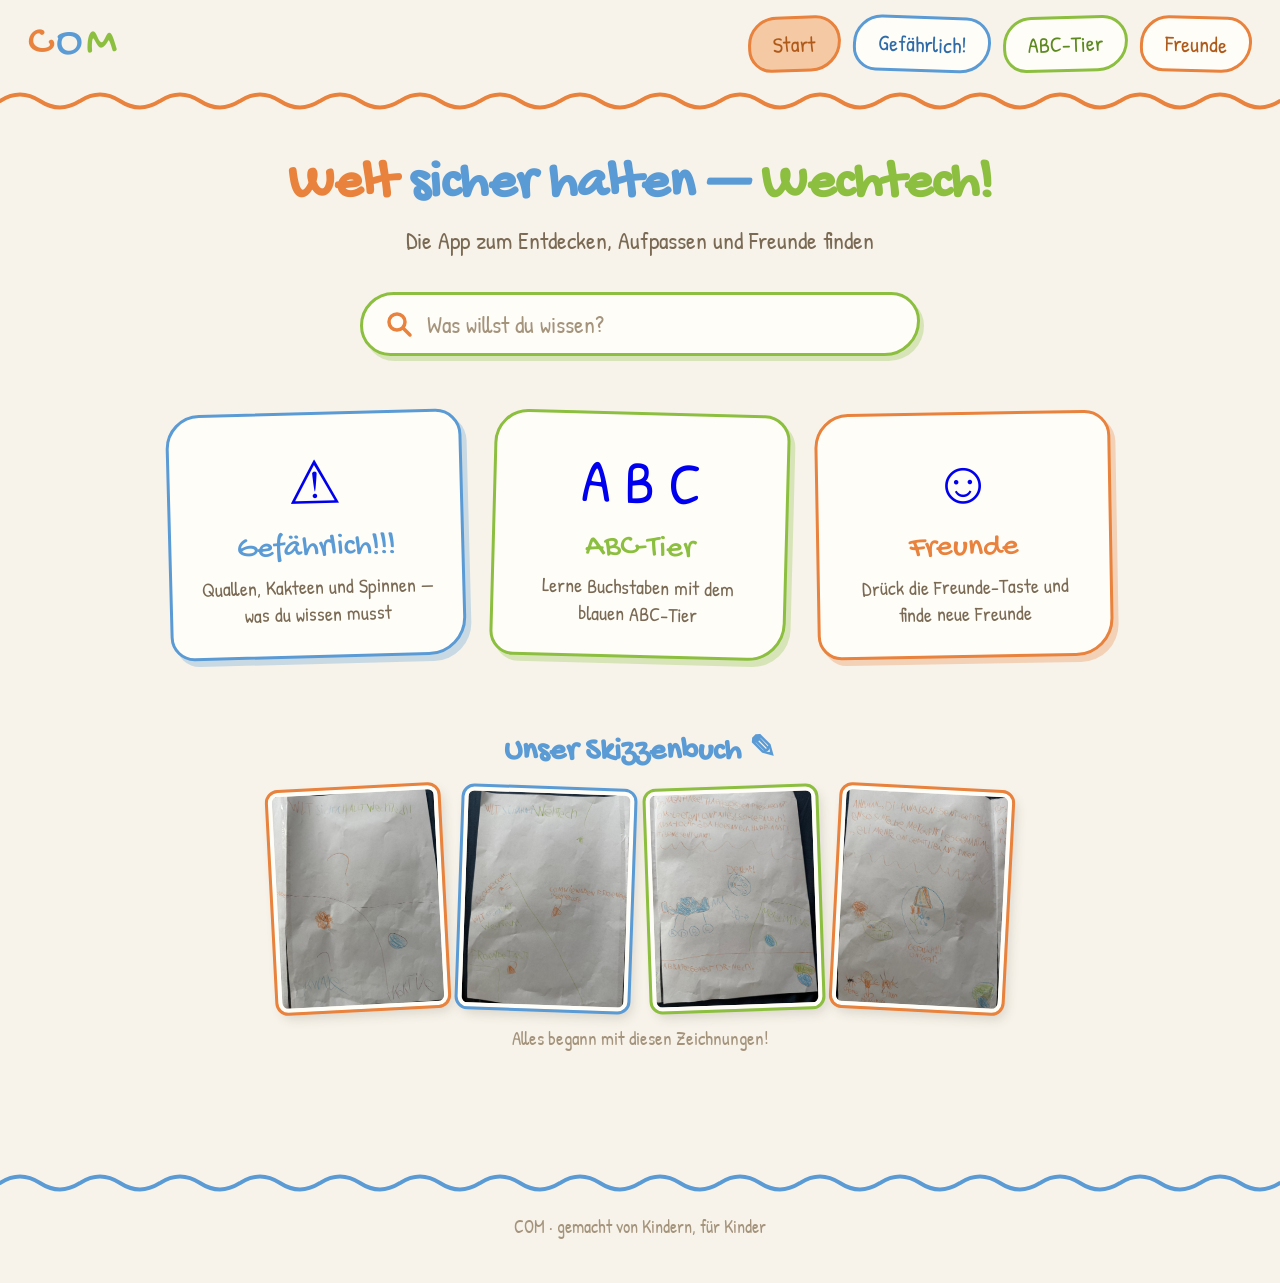
==== index.html @ d27a424f "initial commit" ====
<!DOCTYPE html>
<html lang="de">
<head>
<meta charset="utf-8">
<meta name="viewport" content="width=device-width, initial-scale=1">
<title>COM — Welt sicher halten</title>
<link rel="preconnect" href="https://fonts.googleapis.com">
<link rel="preconnect" href="https://fonts.gstatic.com" crossorigin>
<link href="https://fonts.googleapis.com/css2?family=Patrick+Hand&family=Gochi+Hand&display=swap" rel="stylesheet">
<link rel="stylesheet" href="css/style.css">
</head>
<body>

<header>
  <nav class="topnav">
    <a class="logo" href="index.html" aria-label="COM Startseite"><span>C</span><span>O</span><span>M</span></a>
    <div class="spacer"></div>
    <div class="nav-links">
      <a class="nav-btn orange active" href="index.html">Start</a>
      <a class="nav-btn blue" href="gefaehrlich.html">Gefährlich!</a>
      <a class="nav-btn green" href="abc.html">ABC-Tier</a>
      <a class="nav-btn orange tilt-r" href="freunde.html">Freunde</a>
    </div>
  </nav>
  <div class="wave orange"></div>
</header>

<main class="page">
  <h1 class="hero-title">
    <span class="c-orange">Welt </span><span class="c-blue">sicher halten — </span><span class="c-green">Wechtech!</span>
  </h1>
  <p class="lead" style="margin-bottom: 36px;">Die App zum Entdecken, Aufpassen und Freunde finden</p>

  <div class="search">
    <svg width="28" height="28" viewBox="0 0 28 28" aria-hidden="true"><circle cx="12" cy="12" r="8" fill="none" stroke="#E8823C" stroke-width="3.5"></circle><line x1="18" y1="18" x2="25" y2="25" stroke="#E8823C" stroke-width="3.5" stroke-linecap="round"></line></svg>
    <input type="text" placeholder="Was willst du wissen?" aria-label="Suche">
  </div>

  <div class="home-cards">
    <a class="home-card blue" href="gefaehrlich.html">
      <div class="art">⚠</div>
      <div class="title">Gefährlich!!!</div>
      <div class="sub">Quallen, Kakteen und Spinnen — was du wissen musst</div>
    </a>
    <a class="home-card green" href="abc.html">
      <div class="art">A B C</div>
      <div class="title">ABC-Tier</div>
      <div class="sub">Lerne Buchstaben mit dem blauen ABC-Tier</div>
    </a>
    <a class="home-card orange" href="freunde.html">
      <div class="art">☺</div>
      <div class="title">Freunde</div>
      <div class="sub">Drück die Freunde-Taste und finde neue Freunde</div>
    </a>
  </div>

  <section class="sketchbook">
    <h2>Unser Skizzenbuch ✎</h2>
    <div class="sketch-strip">
      <img src="assets/sketch-1.jpeg" alt="Kinderzeichnung 1">
      <img src="assets/sketch-2.jpeg" alt="Kinderzeichnung 2">
      <img src="assets/sketch-3.jpeg" alt="Kinderzeichnung 3">
      <img src="assets/sketch-4.jpeg" alt="Kinderzeichnung 4">
    </div>
    <p class="caption">Alles begann mit diesen Zeichnungen!</p>
  </section>
</main>

<footer>
  <div class="wave blue"></div>
  <p>COM · gemacht von Kindern, für Kinder</p>
</footer>

<script src="js/app.js"></script>
</body>
</html>
---- css/style.css ----
/* COM — kids webapp, hand-drawn crayon style */

:root {
  --orange: #E8823C;
  --orange-dark: #B05A1A;
  --orange-bg: #F5C9A4;
  --orange-soft: rgba(232, 130, 60, 0.3);
  --blue: #5B9BD5;
  --blue-dark: #2E6BA8;
  --blue-bg: #BBD7F0;
  --blue-soft: rgba(91, 155, 213, 0.3);
  --green: #8CBF3F;
  --green-dark: #5C8A1E;
  --green-bg: #D3E8B0;
  --green-soft: rgba(140, 191, 63, 0.3);
  --paper: #F7F3EA;
  --card: #FFFDF8;
  --ink: #4A3B2A;
  --ink-soft: #7A6A54;
  --ink-faint: #A5947C;
}

* { box-sizing: border-box; }

body {
  margin: 0;
  background: var(--paper);
  font-family: 'Patrick Hand', cursive;
  color: var(--ink);
  overflow-x: hidden;
}

.display { font-family: 'Gochi Hand', cursive; }

/* ---------- animations ---------- */
@keyframes floaty {
  0%, 100% { transform: translateY(0) rotate(-2deg); }
  50% { transform: translateY(-14px) rotate(2deg); }
}
@keyframes bouncy {
  0%, 100% { transform: translateY(0) scale(1, 1); }
  40% { transform: translateY(-18px) scale(0.96, 1.05); }
  60% { transform: translateY(0) scale(1.04, 0.94); }
}
@keyframes wigglee {
  0%, 100% { transform: rotate(-3deg); }
  50% { transform: rotate(3deg); }
}
@keyframes swayy {
  0%, 100% { transform: rotate(-6deg); }
  50% { transform: rotate(6deg); }
}
@keyframes wavemove {
  0% { background-position-x: 0; }
  100% { background-position-x: -80px; }
}
@keyframes popin {
  0% { transform: scale(0.6); opacity: 0; }
  70% { transform: scale(1.08); }
  100% { transform: scale(1); opacity: 1; }
}
@keyframes tent {
  0%, 100% { transform: rotate(-8deg); }
  50% { transform: rotate(8deg); }
}

/* ---------- header / nav ---------- */
.topnav {
  display: flex;
  align-items: center;
  gap: 14px;
  padding: 16px 28px;
  flex-wrap: wrap;
}

.logo {
  font-family: 'Gochi Hand', cursive;
  font-size: 44px;
  letter-spacing: 2px;
  display: flex;
  gap: 2px;
  text-decoration: none;
}
.logo span { display: inline-block; animation: wigglee 2.4s ease-in-out infinite; }
.logo span:nth-child(1) { color: var(--orange); }
.logo span:nth-child(2) { color: var(--blue); animation-delay: 0.3s; }
.logo span:nth-child(3) { color: var(--green); animation-delay: 0.6s; }

.topnav .spacer { flex: 1; }

.nav-links { display: flex; gap: 12px; flex-wrap: wrap; }

.nav-btn {
  font-family: 'Patrick Hand', cursive;
  font-size: 22px;
  padding: 10px 22px;
  border-radius: 30px 26px 32px 24px;
  border: 3px solid;
  background: var(--card);
  cursor: pointer;
  text-decoration: none;
  display: inline-block;
  transition: transform 0.15s;
}
.nav-btn:hover { transform: rotate(0deg) scale(1.08) !important; }

.nav-btn.orange { border-color: var(--orange); color: var(--orange-dark); transform: rotate(-2deg); }
.nav-btn.blue { border-color: var(--blue); color: var(--blue-dark); transform: rotate(2deg); }
.nav-btn.green { border-color: var(--green); color: var(--green-dark); transform: rotate(-1.5deg); }
.nav-btn.orange.tilt-r { transform: rotate(1.5deg); }

.nav-btn.orange.active { background: var(--orange-bg); }
.nav-btn.blue.active { background: var(--blue-bg); }
.nav-btn.green.active { background: var(--green-bg); }

/* ---------- crayon wave dividers ---------- */
.wave {
  height: 26px;
  background-repeat: repeat-x;
  background-size: 80px 26px;
  animation: wavemove 3s linear infinite;
}
.wave.orange {
  background-image: url("data:image/svg+xml,%3Csvg xmlns='http://www.w3.org/2000/svg' width='80' height='26' viewBox='0 0 80 26'%3E%3Cpath d='M0 13 Q 20 0 40 13 Q 60 26 80 13' stroke='%23E8823C' stroke-width='4' fill='none' stroke-linecap='round'/%3E%3C/svg%3E");
}
.wave.blue {
  background-image: url("data:image/svg+xml,%3Csvg xmlns='http://www.w3.org/2000/svg' width='80' height='26' viewBox='0 0 80 26'%3E%3Cpath d='M0 13 Q 20 0 40 13 Q 60 26 80 13' stroke='%235B9BD5' stroke-width='4' fill='none' stroke-linecap='round'/%3E%3C/svg%3E");
  animation-duration: 4s;
  animation-direction: reverse;
}

/* ---------- page shell ---------- */
.page {
  max-width: 1000px;
  margin: 0 auto;
  padding: 40px 28px 80px;
  animation: popin 0.4s ease-out;
}
.page.narrow { max-width: 800px; }
.page.centered { text-align: center; }

.page h1 {
  font-family: 'Gochi Hand', cursive;
  font-size: 52px;
  text-align: center;
  margin: 0 0 6px;
  line-height: 1.15;
}
.page .lead {
  text-align: center;
  font-size: 24px;
  color: var(--ink-soft);
  margin: 0 0 40px;
}

footer p {
  text-align: center;
  font-size: 18px;
  color: var(--ink-faint);
  padding-bottom: 26px;
}
footer .wave { margin-top: 20px; }

/* ---------- start page ---------- */
.hero-title { font-size: 54px !important; margin-bottom: 8px !important; }
.hero-title .c-orange { color: var(--orange); }
.hero-title .c-blue { color: var(--blue); }
.hero-title .c-green { color: var(--green); }

.search {
  display: flex;
  align-items: center;
  gap: 12px;
  max-width: 560px;
  margin: 0 auto 56px;
  background: var(--card);
  border: 3px solid var(--green);
  border-radius: 40px 34px 42px 36px;
  padding: 12px 22px;
  box-shadow: 4px 5px 0 var(--green-soft);
}
.search input {
  flex: 1;
  min-width: 0;
  border: none;
  outline: none;
  background: transparent;
  font-family: 'Patrick Hand', cursive;
  font-size: 24px;
  color: var(--ink);
}
.search input::placeholder { color: var(--ink-faint); }

.home-cards {
  display: grid;
  grid-template-columns: repeat(auto-fit, minmax(260px, 1fr));
  gap: 28px;
}

.home-card {
  background: var(--card);
  border: 3.5px solid;
  border-radius: 34px 26px 38px 24px;
  padding: 28px 24px;
  cursor: pointer;
  text-align: center;
  text-decoration: none;
  display: block;
  transition: transform 0.18s;
}
.home-card:hover { transform: rotate(0deg) translateY(-6px) scale(1.03) !important; }

.home-card .art {
  font-size: 60px;
  height: 76px;
  display: flex;
  align-items: center;
  justify-content: center;
  animation: floaty 3s ease-in-out infinite;
}
.home-card .title {
  font-family: 'Gochi Hand', cursive;
  font-size: 32px;
  margin: 10px 0 6px;
}
.home-card .sub {
  font-size: 20px;
  color: var(--ink-soft);
  line-height: 1.35;
}

.home-card.blue { border-color: var(--blue); box-shadow: 5px 6px 0 var(--blue-soft); transform: rotate(-1.5deg); }
.home-card.blue .title { color: var(--blue); }
.home-card.green { border-color: var(--green); box-shadow: 5px 6px 0 var(--green-soft); transform: rotate(1.5deg); }
.home-card.green .title { color: var(--green); }
.home-card.green .art { animation-delay: 0.4s; }
.home-card.orange { border-color: var(--orange); box-shadow: 5px 6px 0 var(--orange-soft); transform: rotate(-1deg); }
.home-card.orange .title { color: var(--orange); }
.home-card.orange .art { animation-delay: 0.8s; }

/* sketchbook strip */
.sketchbook { margin-top: 70px; }
.sketchbook h2 {
  font-family: 'Gochi Hand', cursive;
  font-size: 32px;
  color: var(--blue);
  text-align: center;
  margin: 0 0 18px;
}
.sketch-strip {
  display: flex;
  gap: 18px;
  justify-content: center;
  flex-wrap: wrap;
}
.sketch-strip img {
  width: 170px;
  height: 220px;
  object-fit: cover;
  border: 4px solid var(--card);
  border-radius: 10px;
  box-shadow: 4px 6px 12px rgba(74, 59, 42, 0.18);
  transition: transform 0.18s;
}
.sketch-strip img:hover { transform: rotate(0deg) scale(1.5); z-index: 5; position: relative; }
.sketch-strip img:nth-child(1) { outline: 3px solid var(--orange); transform: rotate(-3deg); }
.sketch-strip img:nth-child(2) { outline: 3px solid var(--blue); transform: rotate(2deg); }
.sketch-strip img:nth-child(3) { outline: 3px solid var(--green); transform: rotate(-2deg); }
.sketch-strip img:nth-child(4) { outline: 3px solid var(--orange); transform: rotate(3deg); }
.sketchbook .caption {
  text-align: center;
  font-size: 19px;
  color: var(--ink-faint);
  margin-top: 16px;
}

/* ---------- danger page ---------- */
.danger-title { color: var(--orange); animation: wigglee 1.8s ease-in-out infinite; }

.danger-cards {
  display: grid;
  grid-template-columns: repeat(auto-fit, minmax(270px, 1fr));
  gap: 30px;
}

.danger-card {
  background: var(--card);
  border: 3.5px solid;
  padding: 26px;
  text-align: center;
}
.danger-card .art {
  height: 130px;
  display: flex;
  align-items: center;
  justify-content: center;
}
.danger-card .name {
  font-family: 'Gochi Hand', cursive;
  font-size: 30px;
  margin: 8px 0 4px;
}
.danger-card p {
  font-size: 20px;
  color: var(--ink-soft);
  margin: 0;
  line-height: 1.4;
}

.danger-card.qualle { border-color: var(--blue); border-radius: 30px 38px 26px 34px; box-shadow: 5px 6px 0 var(--blue-soft); }
.danger-card.qualle .name { color: var(--blue); }
.danger-card.qualle .art { animation: floaty 3.4s ease-in-out infinite; }

.danger-card.kaktus { border-color: var(--green); border-radius: 36px 26px 34px 30px; box-shadow: 5px 6px 0 var(--green-soft); }
.danger-card.kaktus .name { color: var(--green); }
.danger-card.kaktus .art { align-items: flex-end; }
.danger-card.kaktus svg { transform-origin: 55px 120px; animation: swayy 3s ease-in-out infinite; }

.danger-card.spinne { border-color: var(--orange); border-radius: 28px 34px 30px 38px; box-shadow: 5px 6px 0 var(--orange-soft); }
.danger-card.spinne .name { color: var(--orange); }
.danger-card.spinne .art { animation: bouncy 2.6s ease-in-out infinite; }

.tentacle { animation: tent 1.6s ease-in-out infinite; }
.tentacle.t2 { animation-delay: 0.25s; }
.tentacle.t3 { animation-delay: 0.5s; }

/* quiz */
.quiz {
  margin-top: 60px;
  background: var(--card);
  border: 3.5px dashed var(--blue);
  border-radius: 30px;
  padding: 30px;
  text-align: center;
}
.quiz .quiz-title {
  font-family: 'Gochi Hand', cursive;
  font-size: 32px;
  color: var(--blue);
  margin-bottom: 6px;
}
.quiz .question { font-size: 23px; margin: 0 0 22px; }
.quiz-options {
  display: flex;
  gap: 16px;
  justify-content: center;
  flex-wrap: wrap;
}
.quiz-options button {
  font-family: 'Patrick Hand', cursive;
  font-size: 23px;
  padding: 12px 28px;
  border-radius: 28px 24px 30px 22px;
  border: 3px solid;
  background: var(--card);
  color: var(--ink);
  cursor: pointer;
  transition: transform 0.15s;
}
.quiz-options button:hover { transform: scale(1.1) rotate(-2deg); }
.quiz-options button.orange { border-color: var(--orange); }
.quiz-options button.green { border-color: var(--green); }
.quiz-options button.blue { border-color: var(--blue); }
.quiz-options button.picked-right { background: var(--green-bg); }
.quiz-options button.picked-wrong { background: var(--orange-bg); }

.quiz-feedback {
  font-size: 26px;
  font-family: 'Gochi Hand', cursive;
  margin: 22px 0 0;
  animation: popin 0.3s ease-out;
}
.quiz-feedback.right { color: var(--green-dark); }
.quiz-feedback.wrong { color: var(--orange-dark); }

/* ---------- abc page ---------- */
.abc-title { color: var(--blue); }

.abc-creature { display: inline-block; animation: bouncy 2.8s ease-in-out infinite; }

.abc-bubble-slot { min-height: 90px; margin: 8px 0 26px; }
.abc-bubble {
  display: inline-block;
  background: var(--card);
  border: 3.5px solid var(--orange);
  border-radius: 40px 36px 42px 34px;
  padding: 12px 34px;
  font-family: 'Gochi Hand', cursive;
  font-size: 46px;
  color: var(--orange);
  animation: popin 0.25s ease-out;
}

.abc-grid {
  display: flex;
  flex-wrap: wrap;
  gap: 12px;
  justify-content: center;
  max-width: 760px;
  margin: 0 auto;
}
.abc-grid button {
  width: 62px;
  height: 62px;
  font-family: 'Gochi Hand', cursive;
  font-size: 30px;
  border-radius: 20px 16px 22px 15px;
  border: 3px solid;
  background: var(--card);
  cursor: pointer;
  transition: transform 0.12s;
}
.abc-grid button:hover { transform: scale(1.2) rotate(0deg) !important; }
.abc-grid button.orange { border-color: var(--orange); color: var(--orange); }
.abc-grid button.blue { border-color: var(--blue); color: var(--blue); }
.abc-grid button.green { border-color: var(--green); color: var(--green); }
.abc-grid button.active { background: #FFF3DF; }

/* ---------- friends page ---------- */
.friends-title { color: var(--green); }

.friend-btn {
  font-family: 'Gochi Hand', cursive;
  font-size: 36px;
  padding: 24px 54px;
  border-radius: 50px 42px 54px 44px;
  border: 4px solid var(--orange);
  background: var(--orange-bg);
  color: var(--orange-dark);
  cursor: pointer;
  box-shadow: 0 8px 0 #D96F28;
  transition: transform 0.1s, box-shadow 0.1s;
}
.friend-btn:hover { transform: translateY(3px); box-shadow: 0 5px 0 #D96F28; }
.friend-btn:active { transform: translateY(8px); box-shadow: 0 0 0 #D96F28; }

.friends-row {
  margin-top: 50px;
  min-height: 140px;
  display: flex;
  gap: 18px;
  justify-content: center;
  flex-wrap: wrap;
}
.friend { animation: popin 0.35s ease-out; text-align: center; }
.friend .avatar {
  width: 86px;
  height: 86px;
  border-radius: 50%;
  border: 3.5px solid;
  display: flex;
  align-items: center;
  justify-content: center;
  animation: floaty 3s ease-in-out infinite;
}
.friend .name { font-size: 19px; margin-top: 6px; color: var(--ink-soft); }

.friend-msg {
  font-family: 'Gochi Hand', cursive;
  font-size: 30px;
  color: var(--orange);
  animation: popin 0.3s ease-out;
}

/* ---------- responsive ---------- */
@media (max-width: 700px) {
  .topnav { padding: 12px 16px; justify-content: center; }
  .topnav .spacer { display: none; }
  .logo { font-size: 36px; width: 100%; justify-content: center; }
  .nav-links { justify-content: center; }
  .nav-btn { font-size: 19px; padding: 8px 16px; }

  .page { padding: 28px 18px 60px; }
  .page h1 { font-size: 38px; }
  .hero-title { font-size: 40px !important; }
  .page .lead { font-size: 20px; margin-bottom: 30px; }

  .search { margin-bottom: 40px; padding: 10px 16px; }
  .search input { font-size: 20px; }

  .home-card .art { font-size: 48px; height: 60px; }
  .home-card .title { font-size: 27px; }

  .sketch-strip { gap: 12px; }
  .sketch-strip img { width: calc(50% - 8px); max-width: 170px; height: auto; aspect-ratio: 17 / 22; }
  .sketch-strip img:hover { transform: rotate(0deg) scale(1.15); }

  .quiz { padding: 22px 16px; }
  .quiz-options button { font-size: 20px; padding: 10px 20px; }

  .abc-creature svg { width: 200px; height: auto; }
  .abc-bubble { font-size: 36px; padding: 10px 26px; }
  .abc-bubble-slot { min-height: 74px; }
  .abc-grid { gap: 9px; }
  .abc-grid button { width: 50px; height: 50px; font-size: 25px; }

  .friend-btn { font-size: 28px; padding: 18px 36px; }
}

@media (max-width: 380px) {
  .abc-grid button { width: 44px; height: 44px; font-size: 22px; }
  .nav-btn { font-size: 17px; padding: 7px 13px; }
}

@media (prefers-reduced-motion: reduce) {
  *, *::before, *::after { animation: none !important; transition: none !important; }
}
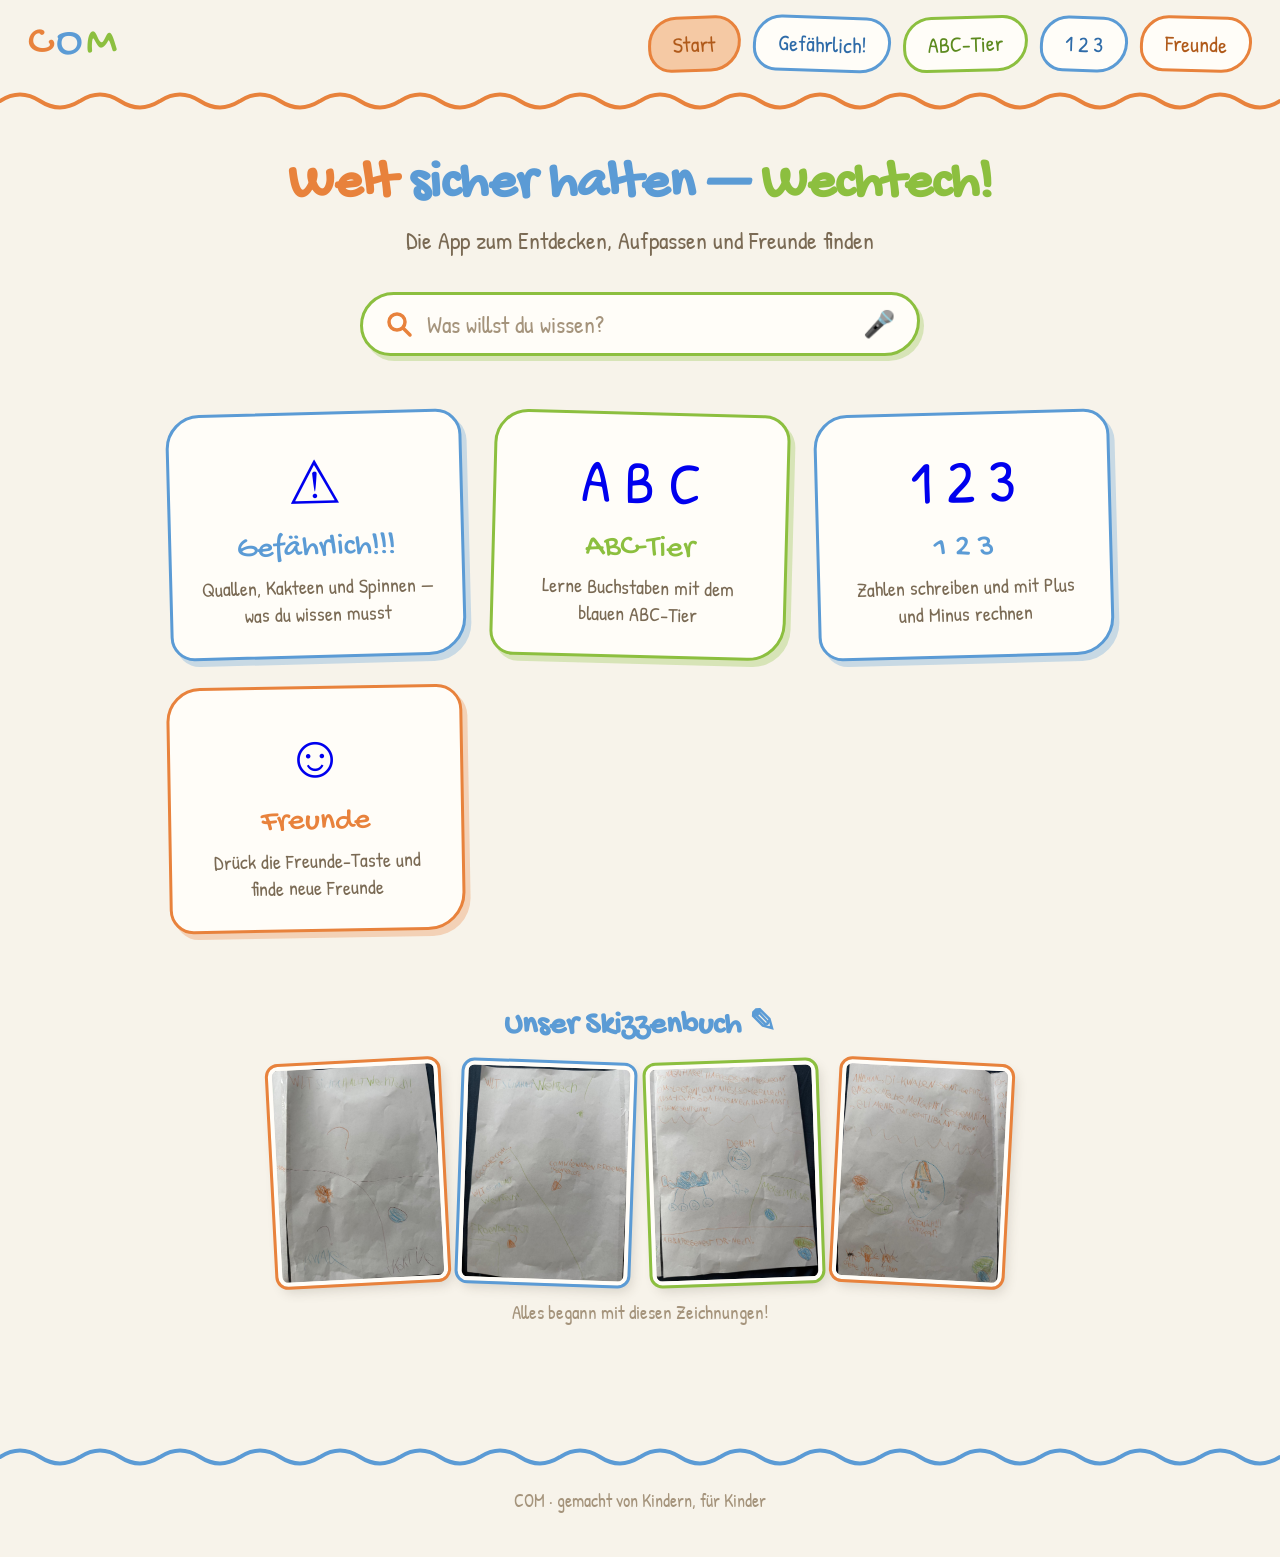
==== commit 70f5e525: "extend games" ====
--- a/index.html
+++ b/index.html
@@ -19,6 +19,7 @@
       <a class="nav-btn orange active" href="index.html">Start</a>
       <a class="nav-btn blue" href="gefaehrlich.html">Gefährlich!</a>
       <a class="nav-btn green" href="abc.html">ABC-Tier</a>
+      <a class="nav-btn blue" href="123.html">1 2 3</a>
       <a class="nav-btn orange tilt-r" href="freunde.html">Freunde</a>
     </div>
   </nav>
@@ -34,6 +35,7 @@
   <div class="search">
     <svg width="28" height="28" viewBox="0 0 28 28" aria-hidden="true"><circle cx="12" cy="12" r="8" fill="none" stroke="#E8823C" stroke-width="3.5"></circle><line x1="18" y1="18" x2="25" y2="25" stroke="#E8823C" stroke-width="3.5" stroke-linecap="round"></line></svg>
     <input type="text" placeholder="Was willst du wissen?" aria-label="Suche">
+    <button class="mic-btn" aria-label="Mit Stimme suchen" title="Sprich mit mir!" hidden>🎤</button>
   </div>
 
   <div class="home-cards">
@@ -46,6 +48,11 @@
       <div class="art">A B C</div>
       <div class="title">ABC-Tier</div>
       <div class="sub">Lerne Buchstaben mit dem blauen ABC-Tier</div>
+    </a>
+    <a class="home-card blue" href="123.html">
+      <div class="art">1 2 3</div>
+      <div class="title">1 2 3</div>
+      <div class="sub">Zahlen schreiben und mit Plus und Minus rechnen</div>
     </a>
     <a class="home-card orange" href="freunde.html">
       <div class="art">☺</div>
--- a/css/style.css
+++ b/css/style.css
@@ -168,6 +168,7 @@
 .hero-title .c-green { color: var(--green); }
 
 .search {
+  position: relative;
   display: flex;
   align-items: center;
   gap: 12px;
@@ -191,6 +192,67 @@
 }
 .search input::placeholder { color: var(--ink-faint); }
 
+.mic-btn {
+  border: none;
+  background: transparent;
+  font-size: 26px;
+  line-height: 1;
+  padding: 0;
+  cursor: pointer;
+  transition: transform 0.15s;
+}
+.mic-btn:hover { transform: scale(1.2) rotate(-6deg); }
+.mic-btn.listening { animation: micpulse 0.9s ease-in-out infinite; }
+@keyframes micpulse {
+  0%, 100% { transform: scale(1); }
+  50% { transform: scale(1.35); }
+}
+
+.search-suggest {
+  position: absolute;
+  top: calc(100% + 12px);
+  left: 8px;
+  right: 8px;
+  background: var(--card);
+  border: 3px solid var(--blue);
+  border-radius: 26px 22px 28px 24px;
+  padding: 10px;
+  z-index: 30;
+  box-shadow: 4px 5px 0 var(--blue-soft);
+  text-align: left;
+}
+.search-suggest button {
+  display: flex;
+  align-items: center;
+  gap: 12px;
+  width: 100%;
+  border: none;
+  background: transparent;
+  cursor: pointer;
+  font-family: 'Patrick Hand', cursive;
+  font-size: 22px;
+  color: var(--ink);
+  padding: 10px 14px;
+  border-radius: 18px;
+  text-align: left;
+}
+.search-suggest button:hover { background: #FFF3DF; }
+.search-suggest .emoji { font-size: 26px; }
+.search-suggest .where {
+  margin-left: auto;
+  font-family: 'Gochi Hand', cursive;
+  font-size: 16px;
+  color: var(--ink-faint);
+}
+.search-suggest .none { font-size: 21px; color: var(--ink-soft); padding: 8px 14px; }
+
+.found-flash { animation: foundflash 0.8s ease-in-out 4; }
+@keyframes foundflash {
+  0%, 100% { transform: rotate(0) scale(1); }
+  25% { transform: rotate(-1.5deg) scale(1.03); }
+  75% { transform: rotate(1.5deg) scale(1.03); }
+}
+
 .home-cards {
   display: grid;
   grid-template-columns: repeat(auto-fit, minmax(260px, 1fr));
@@ -262,7 +324,7 @@
   box-shadow: 4px 6px 12px rgba(74, 59, 42, 0.18);
   transition: transform 0.18s;
 }
-.sketch-strip img:hover { transform: rotate(0deg) scale(1.5); z-index: 5; position: relative; }
+.sketch-strip img:hover { transform: rotate(0deg) scale(1.08) translateY(-4px); z-index: 5; position: relative; }
 .sketch-strip img:nth-child(1) { outline: 3px solid var(--orange); transform: rotate(-3deg); }
 .sketch-strip img:nth-child(2) { outline: 3px solid var(--blue); transform: rotate(2deg); }
 .sketch-strip img:nth-child(3) { outline: 3px solid var(--green); transform: rotate(-2deg); }
@@ -274,6 +336,89 @@
   margin-top: 16px;
 }
 
+/* sketch lightbox */
+.sketch-strip img { cursor: pointer; }
+
+.lightbox {
+  position: fixed;
+  inset: 0;
+  z-index: 100;
+  background: rgba(74, 59, 42, 0.82);
+  display: flex;
+  flex-direction: column;
+  align-items: center;
+  justify-content: center;
+  gap: 22px;
+  padding: 70px 20px 30px;
+  animation: popin 0.25s ease-out;
+}
+.lightbox[hidden] { display: none; }
+
+.lightbox img {
+  max-width: min(92vw, 640px);
+  max-height: calc(100vh - 220px);
+  object-fit: contain;
+  background: var(--card);
+  border: 6px solid var(--card);
+  outline: 4px solid var(--orange);
+  border-radius: 14px;
+  box-shadow: 8px 10px 24px rgba(0, 0, 0, 0.35);
+  transform: rotate(-1deg);
+}
+
+.lightbox-close {
+  position: absolute;
+  top: 18px;
+  right: 18px;
+  width: 58px;
+  height: 58px;
+  font-family: 'Gochi Hand', cursive;
+  font-size: 30px;
+  line-height: 1;
+  border-radius: 22px 18px 24px 17px;
+  border: 3.5px solid var(--orange);
+  background: var(--card);
+  color: var(--orange-dark);
+  cursor: pointer;
+  transform: rotate(3deg);
+  transition: transform 0.15s;
+}
+.lightbox-close:hover { transform: rotate(0deg) scale(1.12); }
+
+.lightbox-like {
+  display: flex;
+  align-items: center;
+  gap: 12px;
+  font-family: 'Gochi Hand', cursive;
+  font-size: 26px;
+  padding: 12px 30px;
+  border-radius: 36px 30px 38px 28px;
+  border: 3.5px solid var(--blue);
+  background: var(--card);
+  color: var(--blue-dark);
+  cursor: pointer;
+  box-shadow: 0 6px 0 rgba(0, 0, 0, 0.25);
+  transform: rotate(-2deg);
+  transition: transform 0.15s;
+}
+.lightbox-like:hover { transform: rotate(0deg) scale(1.08); }
+.lightbox-like .heart {
+  font-size: 30px;
+  line-height: 1;
+  color: var(--ink-faint);
+  transition: color 0.15s;
+}
+.lightbox-like.liked { border-color: var(--orange); color: var(--orange-dark); background: var(--orange-bg); }
+.lightbox-like.liked .heart { color: #E0472F; }
+.lightbox-like.pop .heart { animation: popin 0.35s ease-out; }
+
+@media (max-width: 700px) {
+  .lightbox { padding: 84px 14px 24px; gap: 16px; }
+  .lightbox img { max-height: calc(100vh - 240px); }
+  .lightbox-close { width: 50px; height: 50px; font-size: 26px; }
+  .lightbox-like { font-size: 22px; padding: 10px 24px; }
+}
+
 /* ---------- danger page ---------- */
 .danger-title { color: var(--orange); animation: wigglee 1.8s ease-in-out infinite; }
 
@@ -319,6 +464,35 @@
 .danger-card.spinne { border-color: var(--orange); border-radius: 28px 34px 30px 38px; box-shadow: 5px 6px 0 var(--orange-soft); }
 .danger-card.spinne .name { color: var(--orange); }
 .danger-card.spinne .art { animation: bouncy 2.6s ease-in-out infinite; }
+
+.danger-card.hai { border-color: var(--blue); border-radius: 34px 28px 38px 26px; box-shadow: 5px 6px 0 var(--blue-soft); }
+.danger-card.hai .name { color: var(--blue); }
+.danger-card.hai .art { animation: floaty 3.8s ease-in-out infinite; }
+
+.danger-card.loewe { border-color: var(--orange); border-radius: 30px 36px 26px 34px; box-shadow: 5px 6px 0 var(--orange-soft); }
+.danger-card.loewe .name { color: var(--orange); }
+.danger-card.loewe .art { animation: bouncy 3s ease-in-out infinite; }
+
+.danger-card.tiger { border-color: var(--green); border-radius: 26px 34px 38px 28px; box-shadow: 5px 6px 0 var(--green-soft); }
+.danger-card.tiger .name { color: var(--green); }
+.danger-card.tiger .art { animation: bouncy 2.8s ease-in-out 0.4s infinite; }
+
+.danger-card.oktopus { border-color: var(--blue); border-radius: 38px 26px 30px 34px; box-shadow: 5px 6px 0 var(--blue-soft); }
+.danger-card.oktopus .name { color: var(--blue); }
+.danger-card.oktopus .art { animation: floaty 3.2s ease-in-out 0.6s infinite; }
+
+.danger-card.strom { border-color: var(--green); border-radius: 30px 38px 26px 34px; box-shadow: 5px 6px 0 var(--green-soft); }
+.danger-card.strom .name { color: var(--green); }
+.danger-card.strom .art { animation: wigglee 1.4s ease-in-out infinite; }
+
+.danger-card.feuer { border-color: var(--orange); border-radius: 34px 30px 36px 26px; box-shadow: 5px 6px 0 var(--orange-soft); }
+.danger-card.feuer .name { color: var(--orange); }
+.danger-card.feuer .art { align-items: flex-end; }
+.danger-card.feuer svg { transform-origin: 50px 118px; animation: swayy 2.2s ease-in-out infinite; }
+
+.danger-card.smog { border-color: #8E9BA6; border-radius: 28px 36px 30px 34px; box-shadow: 5px 6px 0 rgba(142, 155, 166, 0.3); }
+.danger-card.smog .name { color: #8E9BA6; }
+.danger-card.smog .art { animation: floaty 4.2s ease-in-out infinite; }
 
 .tentacle { animation: tent 1.6s ease-in-out infinite; }
 .tentacle.t2 { animation-delay: 0.25s; }
@@ -373,6 +547,53 @@
 .quiz-feedback.right { color: var(--green-dark); }
 .quiz-feedback.wrong { color: var(--orange-dark); }
 
+.quiz-progress {
+  font-family: 'Gochi Hand', cursive;
+  font-size: 20px;
+  color: var(--ink-soft);
+  margin: 0 0 10px;
+}
+.quiz-question-row {
+  display: flex;
+  justify-content: center;
+  align-items: center;
+  gap: 12px;
+  margin-bottom: 22px;
+}
+.quiz-question-row .question { margin: 0; }
+.quiz-option {
+  display: flex;
+  flex-direction: column;
+  align-items: center;
+  gap: 8px;
+}
+.say-btn.say-mini {
+  width: 42px;
+  height: 42px;
+  font-size: 18px;
+  flex-shrink: 0;
+}
+.quiz-next {
+  margin-top: 20px;
+  font-family: 'Patrick Hand', cursive;
+  font-size: 23px;
+  padding: 12px 28px;
+  border-radius: 28px 24px 30px 22px;
+  border: 3px solid var(--blue);
+  background: var(--card);
+  color: var(--blue);
+  cursor: pointer;
+  transition: transform 0.15s;
+}
+.quiz-next:hover { transform: scale(1.08) rotate(-1.5deg); }
+
+.danger-card .card-say {
+  margin-top: 14px;
+  width: 48px;
+  height: 48px;
+  font-size: 22px;
+}
+
 /* ---------- abc page ---------- */
 .abc-title { color: var(--blue); }
 
@@ -415,6 +636,298 @@
 .abc-grid button.blue { border-color: var(--blue); color: var(--blue); }
 .abc-grid button.green { border-color: var(--green); color: var(--green); }
 .abc-grid button.active { background: #FFF3DF; }
+
+/* letter game */
+.letter-game {
+  margin: 60px auto 0;
+  max-width: 640px;
+  background: var(--card);
+  border: 3.5px dashed var(--green);
+  border-radius: 30px;
+  padding: 30px;
+  text-align: center;
+}
+.letter-game-title {
+  font-family: 'Gochi Hand', cursive;
+  font-size: 32px;
+  color: var(--green);
+  margin: 0 0 6px;
+}
+.letter-game-lead { font-size: 23px; margin: 0 0 18px; }
+.letter-animal { font-size: 84px; line-height: 1; animation: bouncy 2.8s ease-in-out infinite; }
+
+.letter-word-row {
+  display: flex;
+  gap: 14px;
+  justify-content: center;
+  align-items: center;
+  margin: 18px 0 22px;
+}
+.letter-word { display: flex; gap: 8px; flex-wrap: wrap; justify-content: center; }
+.letter-tile {
+  width: 52px;
+  height: 56px;
+  display: flex;
+  align-items: center;
+  justify-content: center;
+  font-family: 'Gochi Hand', cursive;
+  font-size: 30px;
+  color: var(--ink);
+  border: 3px solid var(--blue);
+  border-radius: 16px 13px 17px 12px;
+  background: var(--card);
+}
+.letter-tile.gap { border-style: dashed; border-color: var(--orange); background: var(--orange-bg); }
+.letter-tile.found { border-color: var(--green); background: var(--green-bg); animation: popin 0.3s ease-out; }
+
+.say-btn {
+  width: 56px;
+  height: 56px;
+  font-size: 26px;
+  border: 3px solid var(--blue);
+  border-radius: 50% 44% 48% 46%;
+  background: var(--card);
+  cursor: pointer;
+  transition: transform 0.15s;
+}
+.say-btn:hover { transform: scale(1.15) rotate(-4deg); }
+
+.letter-options { display: flex; gap: 16px; justify-content: center; flex-wrap: wrap; }
+.letter-options button {
+  width: 62px;
+  height: 62px;
+  font-family: 'Gochi Hand', cursive;
+  font-size: 30px;
+  border-radius: 20px 16px 22px 15px;
+  border: 3px solid;
+  background: var(--card);
+  color: var(--ink);
+  cursor: pointer;
+  transition: transform 0.12s;
+}
+.letter-options button:hover { transform: scale(1.15) rotate(0deg) !important; }
+.letter-options button.orange { border-color: var(--orange); color: var(--orange); }
+.letter-options button.blue { border-color: var(--blue); color: var(--blue); }
+.letter-options button.green { border-color: var(--green); color: var(--green); }
+.letter-options button.picked-right { background: var(--green-bg); }
+.letter-options button.picked-wrong { background: var(--orange-bg); }
+
+.letter-feedback {
+  font-size: 26px;
+  font-family: 'Gochi Hand', cursive;
+  margin: 22px 0 0;
+  animation: popin 0.3s ease-out;
+}
+.letter-feedback.right { color: var(--green-dark); }
+.letter-feedback.wrong { color: var(--orange-dark); }
+
+.next-animal {
+  margin-top: 20px;
+  font-family: 'Patrick Hand', cursive;
+  font-size: 23px;
+  padding: 12px 28px;
+  border-radius: 28px 24px 30px 22px;
+  border: 3px solid var(--green);
+  background: var(--green-bg);
+  color: var(--green-dark);
+  cursor: pointer;
+  transition: transform 0.15s;
+}
+.next-animal:hover { transform: scale(1.08) rotate(-1.5deg); }
+
+/* ---------- math page (1 2 3) ---------- */
+.math-title { color: var(--green); }
+.math-sub {
+  font-family: 'Gochi Hand', cursive;
+  font-size: 32px;
+  color: var(--blue);
+  margin: 0 0 16px;
+}
+
+.trace-card, .math-game {
+  max-width: 640px;
+  margin: 0 auto 50px;
+  background: var(--card);
+  border: 3.5px dashed var(--orange);
+  border-radius: 30px;
+  padding: 30px;
+  text-align: center;
+}
+.math-game { border-color: var(--green); }
+
+.trace-target-row {
+  display: flex;
+  justify-content: center;
+  align-items: center;
+  gap: 14px;
+  margin-bottom: 16px;
+}
+.trace-target {
+  font-family: 'Gochi Hand', cursive;
+  font-size: 64px;
+  line-height: 1;
+  color: var(--orange);
+}
+
+.trace-canvas, .draw-canvas {
+  touch-action: none;
+  background: #FFFDF8;
+  border: 3px dashed var(--blue);
+  border-radius: 26px 22px 28px 24px;
+  max-width: 100%;
+  cursor: crosshair;
+}
+
+.trace-buttons {
+  display: flex;
+  gap: 14px;
+  justify-content: center;
+  flex-wrap: wrap;
+  margin-top: 18px;
+}
+.math-btn {
+  font-family: 'Patrick Hand', cursive;
+  font-size: 22px;
+  padding: 10px 24px;
+  border-radius: 26px 22px 28px 24px;
+  border: 3px solid;
+  background: var(--card);
+  cursor: pointer;
+  transition: transform 0.15s;
+}
+.math-btn:hover { transform: scale(1.08) rotate(-1.5deg); }
+.math-btn.green { border-color: var(--green); color: var(--green-dark); }
+.math-btn.orange { border-color: var(--orange); color: var(--orange-dark); }
+.math-btn.blue { border-color: var(--blue); color: var(--blue); }
+.game-next { margin-top: 18px; }
+
+.mode-switch {
+  display: flex;
+  gap: 12px;
+  justify-content: center;
+  flex-wrap: wrap;
+  margin-bottom: 22px;
+}
+.mode-btn {
+  font-family: 'Patrick Hand', cursive;
+  font-size: 21px;
+  padding: 9px 20px;
+  border-radius: 24px 20px 26px 22px;
+  border: 3px solid var(--blue);
+  background: var(--card);
+  color: var(--ink);
+  cursor: pointer;
+  transition: transform 0.15s;
+}
+.mode-btn:hover { transform: scale(1.08); }
+.mode-btn.active { background: #FFF3DF; border-color: var(--orange); }
+
+.task-emoji {
+  font-size: 34px;
+  line-height: 1.5;
+  margin-bottom: 6px;
+  min-height: 44px;
+}
+.task-emoji .gone { opacity: 0.3; filter: grayscale(1); }
+.task-emoji .op {
+  font-family: 'Gochi Hand', cursive;
+  font-size: 38px;
+  color: var(--orange);
+  margin: 0 10px;
+  vertical-align: middle;
+}
+.task-text-row {
+  display: flex;
+  justify-content: center;
+  align-items: center;
+  gap: 14px;
+  margin-bottom: 20px;
+}
+.task-text {
+  font-family: 'Gochi Hand', cursive;
+  font-size: 42px;
+  color: var(--ink);
+}
+
+.answer-tap {
+  display: flex;
+  gap: 16px;
+  justify-content: center;
+  flex-wrap: wrap;
+}
+.answer-tap button {
+  width: 70px;
+  height: 62px;
+  font-family: 'Gochi Hand', cursive;
+  font-size: 30px;
+  border-radius: 20px 16px 22px 15px;
+  border: 3px solid;
+  background: var(--card);
+  cursor: pointer;
+  transition: transform 0.12s;
+}
+.answer-tap button:hover { transform: scale(1.15); }
+.answer-tap button.orange { border-color: var(--orange); color: var(--orange); }
+.answer-tap button.blue { border-color: var(--blue); color: var(--blue); }
+.answer-tap button.green { border-color: var(--green); color: var(--green); }
+.answer-tap button.picked-right { background: var(--green-bg); }
+.answer-tap button.picked-wrong { background: var(--orange-bg); }
+
+.answer-balloon {
+  display: flex;
+  gap: 30px;
+  justify-content: center;
+  align-items: flex-start;
+  min-height: 170px;
+  padding-top: 8px;
+}
+.balloon {
+  position: relative;
+  width: 84px;
+  height: 102px;
+  border-radius: 50% 50% 50% 50% / 55% 55% 45% 45%;
+  border: 3px solid;
+  background: var(--card);
+  font-family: 'Gochi Hand', cursive;
+  font-size: 34px;
+  cursor: pointer;
+  animation: floaty 3s ease-in-out infinite;
+}
+.balloon::after {
+  content: '';
+  position: absolute;
+  top: 100%;
+  left: 50%;
+  width: 2.5px;
+  height: 40px;
+  background: var(--ink-faint);
+}
+.balloon.b1 { border-color: var(--orange); color: var(--orange); }
+.balloon.b2 { border-color: var(--blue); color: var(--blue); animation-delay: 0.4s; }
+.balloon.b3 { border-color: var(--green); color: var(--green); animation-delay: 0.8s; }
+.balloon.popped { animation: balloonpop 0.35s ease-out forwards; }
+.balloon.nope { animation: wigglee 0.25s ease-in-out 3; }
+@keyframes balloonpop {
+  40% { transform: scale(1.35); opacity: 1; }
+  100% { transform: scale(1.7); opacity: 0; }
+}
+
+.math-feedback {
+  font-size: 26px;
+  font-family: 'Gochi Hand', cursive;
+  margin: 22px 0 0;
+  animation: popin 0.3s ease-out;
+}
+.math-feedback.right { color: var(--green-dark); }
+.math-feedback.wrong { color: var(--orange-dark); }
+
+.math-stars {
+  font-size: 26px;
+  color: var(--orange);
+  letter-spacing: 3px;
+  margin: 14px 0 0;
+  min-height: 30px;
+}
 
 /* ---------- friends page ---------- */
 .friends-title { color: var(--green); }
@@ -483,7 +996,7 @@
 
   .sketch-strip { gap: 12px; }
   .sketch-strip img { width: calc(50% - 8px); max-width: 170px; height: auto; aspect-ratio: 17 / 22; }
-  .sketch-strip img:hover { transform: rotate(0deg) scale(1.15); }
+  .sketch-strip img:hover { transform: rotate(0deg) scale(1.05); }
 
   .quiz { padding: 22px 16px; }
   .quiz-options button { font-size: 20px; padding: 10px 20px; }
